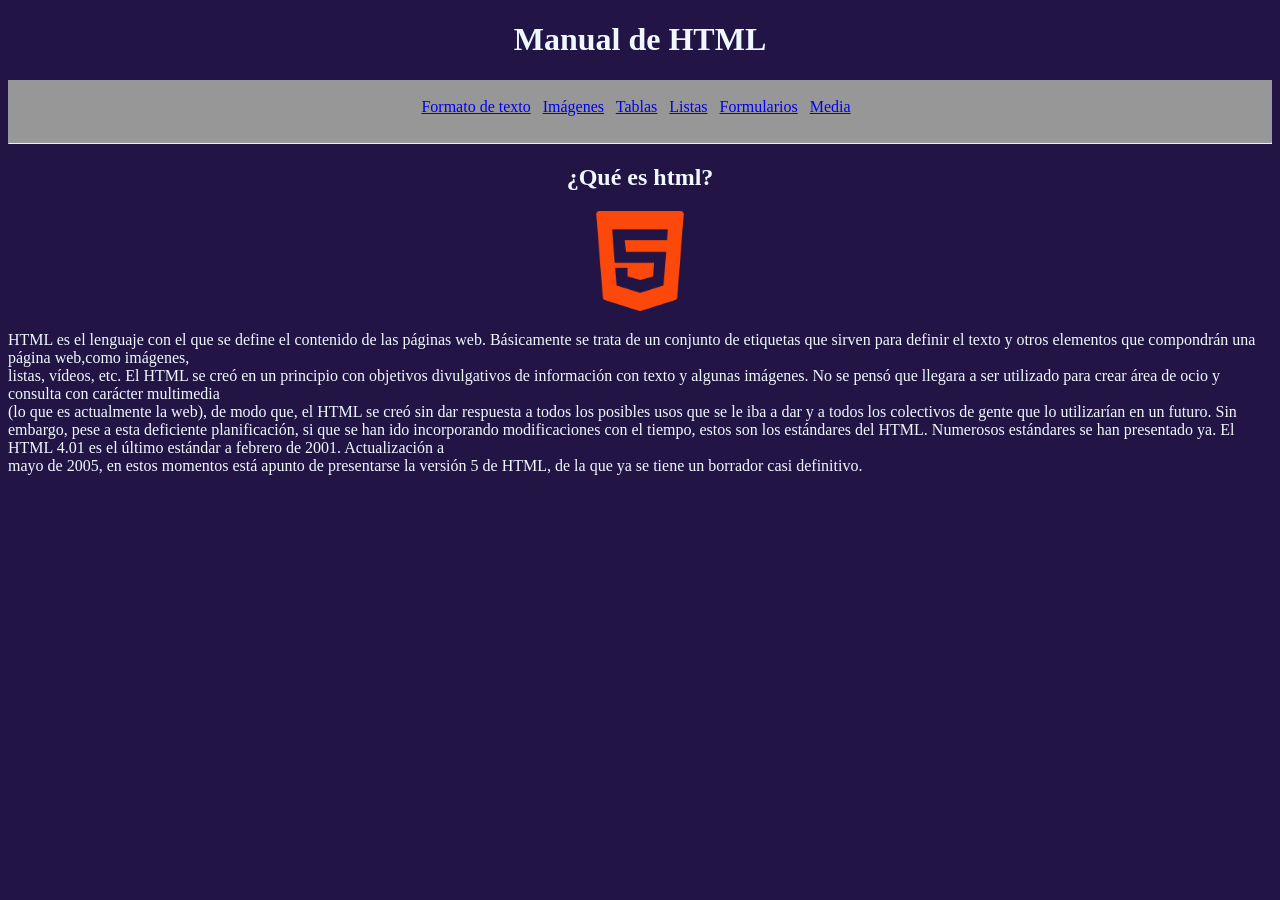
==== index.html @ de3a702c "Manual de HTML v0.1" ====
<!DOCTYPE html>
<html lang="es">
<head>
    <meta charset="UTF-8">
    <meta http-equiv="X-UA-Compatible" content="IE=edge">
    <meta name="viewport" content="width=device-width, initial-scale=1.0">
    <title>Pagina principal</title>
    <link rel="stylesheet" href="">
    <style>

    </style>
</head>
<body style="background-color: rgb(34, 21, 70)">
    <header>
        <div>
            <h1 style="text-align: center; color:aliceblue">Manual de HTML</h1>
        </div>
    </header>
    <nav>
        <div style="background-color: rgb(152, 151, 151); text-align: center;">
            <br>
            <a href="texto.html">Formato de texto</a>&nbsp;&nbsp;
            <a href="imagenes.html">Imágenes</a>&nbsp;&nbsp;
            <a href="tablas.html">Tablas</a>&nbsp;&nbsp;
            <a href="listas.html">Listas</a>&nbsp;&nbsp;
            <a href="formularios.html">Formularios</a>&nbsp;&nbsp;
            <a href="media.html">Media</a>&nbsp;&nbsp;
            <br><br><hr>
        </div>
    </nav>
    <article>
        <section>
            <h2 style="text-align: center; color:aliceblue">¿Qué es html?</h2>
           <div align = "center"> <img style="text-align:center; height: 100px; width: 100px;" src="html.png"> </div> 
            <p style="color:aliceblue">HTML es el lenguaje con el que se define el contenido de las páginas web. Básicamente se trata de un conjunto de etiquetas que sirven para definir el texto y otros elementos que compondrán una página web,como imágenes, <br> listas, vídeos, etc.
                El HTML se creó en un principio con objetivos divulgativos de información con texto y algunas imágenes. No se pensó que llegara a ser utilizado para crear área de ocio y consulta con carácter multimedia <br>(lo que es actualmente la web), de modo que,
                el HTML se creó sin dar respuesta a todos los posibles usos que se le iba a dar y a todos los colectivos de gente que lo utilizarían en un futuro. Sin embargo, pese a esta deficiente planificación, si que se han ido incorporando modificaciones con el tiempo,
                estos son los estándares del HTML. Numerosos estándares se han presentado ya. El HTML 4.01 es el último estándar a febrero de 2001. Actualización a <br>mayo de 2005, en estos momentos está apunto de presentarse la versión 5 de HTML,
                de la que ya se tiene un borrador casi definitivo.
            
            </p>
           
        </section>
        
</body>
</html>
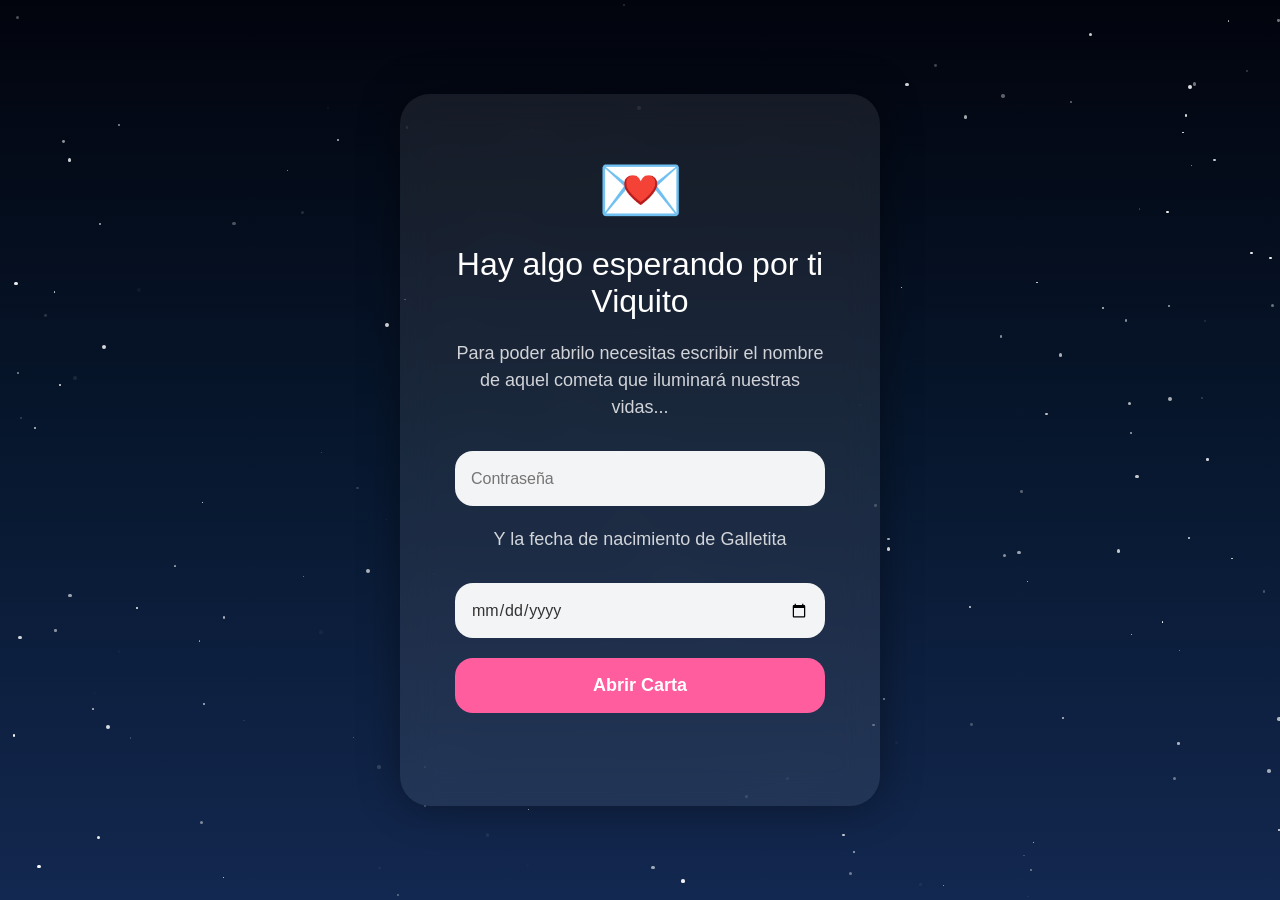
==== commit 2c2a76f5: "Add files via upload" ====
--- a/index.html
+++ b/index.html
@@ -1,46 +1,53 @@
 <!DOCTYPE html>
 <html lang="es">
+
 <head>
-    <meta charset="UTF-8">
-    <meta http-equiv="X-UA-Compatible" content="IE=edge">
-    <meta name="viewport" content="width=device-width, initial-scale=1.0">
-    <title>Pagina principal</title>
-    <link rel="stylesheet" href="">
-    <style>
 
-    </style>
+<meta charset="UTF-8">
+<meta name="viewport" content="width=device-width, initial-scale=1.0">
+
+<title>Para Ti ❤️</title>
+
+<link rel="stylesheet" href="style.css">
+
 </head>
-<body style="background-color: rgb(34, 21, 70)">
-    <header>
-        <div>
-            <h1 style="text-align: center; color:aliceblue">Manual de HTML</h1>
-        </div>
-    </header>
-    <nav>
-        <div style="background-color: rgb(152, 151, 151); text-align: center;">
-            <br>
-            <a href="texto.html">Formato de texto</a>&nbsp;&nbsp;
-            <a href="imagenes.html">Imágenes</a>&nbsp;&nbsp;
-            <a href="tablas.html">Tablas</a>&nbsp;&nbsp;
-            <a href="listas.html">Listas</a>&nbsp;&nbsp;
-            <a href="formularios.html">Formularios</a>&nbsp;&nbsp;
-            <a href="media.html">Media</a>&nbsp;&nbsp;
-            <br><br><hr>
-        </div>
-    </nav>
-    <article>
-        <section>
-            <h2 style="text-align: center; color:aliceblue">¿Qué es html?</h2>
-           <div align = "center"> <img style="text-align:center; height: 100px; width: 100px;" src="html.png"> </div> 
-            <p style="color:aliceblue">HTML es el lenguaje con el que se define el contenido de las páginas web. Básicamente se trata de un conjunto de etiquetas que sirven para definir el texto y otros elementos que compondrán una página web,como imágenes, <br> listas, vídeos, etc.
-                El HTML se creó en un principio con objetivos divulgativos de información con texto y algunas imágenes. No se pensó que llegara a ser utilizado para crear área de ocio y consulta con carácter multimedia <br>(lo que es actualmente la web), de modo que,
-                el HTML se creó sin dar respuesta a todos los posibles usos que se le iba a dar y a todos los colectivos de gente que lo utilizarían en un futuro. Sin embargo, pese a esta deficiente planificación, si que se han ido incorporando modificaciones con el tiempo,
-                estos son los estándares del HTML. Numerosos estándares se han presentado ya. El HTML 4.01 es el último estándar a febrero de 2001. Actualización a <br>mayo de 2005, en estos momentos está apunto de presentarse la versión 5 de HTML,
-                de la que ya se tiene un borrador casi definitivo.
-            
-            </p>
-           
-        </section>
-        
+
+<body>
+
+<div id="stars"></div>
+
+<div class="floating-hearts"></div>
+
+<div class="login-box">
+
+    <h1>💌</h1>
+
+    <h2>Hay algo esperando por ti Viquito</h2>
+
+    <p>
+        Para poder abrilo necesitas escribir el nombre de aquel cometa que iluminará nuestras vidas...
+    </p>
+
+    <input
+        type="password"
+        id="password"
+        placeholder="Contraseña">
+        <p>
+            Y la fecha de nacimiento de Galletita
+        </p>
+    <input
+        type="date"
+        id="fecha">
+
+    <button onclick="login()">
+        Abrir Carta
+    </button>
+
+    <small id="mensaje"></small>
+
+</div>
+
+<script src="script.js"></script>
+
 </body>
 </html>
--- a/style.css
+++ b/style.css
@@ -0,0 +1,408 @@
+*{
+
+    margin:0;
+    padding:0;
+    box-sizing:border-box;
+    font-family:'Segoe UI',sans-serif;
+
+}
+
+
+/* ==========================
+   DOCUMENTO
+========================== */
+
+html{
+
+    width:100%;
+    min-height:100%;
+
+}
+
+
+body{
+
+    position:relative;
+
+    width:100%;
+
+    min-height:100vh;
+    min-height:100dvh;
+
+    display:flex;
+
+    justify-content:center;
+    align-items:center;
+
+    padding:15px;
+
+    overflow-x:hidden;
+    overflow-y:auto;
+
+}
+
+
+/* Fondo siempre visible */
+
+body::before{
+
+    content:"";
+
+    position:fixed;
+
+    inset:0;
+
+    z-index:-2;
+
+    background:
+    linear-gradient(
+        180deg,
+        #02040d,
+        #07172e,
+        #132850
+    );
+
+}
+
+
+/* ==========================
+   ESTRELLAS
+========================== */
+
+#stars{
+
+    position:fixed;
+
+    inset:0;
+
+    overflow:hidden;
+
+    pointer-events:none;
+
+    z-index:-1;
+
+}
+
+
+
+/* ==========================
+   LOGIN
+========================== */
+
+.login-box{
+
+    width:95%;
+
+    max-width:480px;
+
+    min-height:420px;
+
+    padding:clamp(30px,6vw,55px);
+
+    border-radius:30px;
+
+    background:rgba(255,255,255,.08);
+
+    backdrop-filter:blur(18px);
+    -webkit-backdrop-filter:blur(18px);
+
+    box-shadow:
+    0 0 40px rgba(0,0,0,.4);
+
+    text-align:center;
+
+    color:white;
+
+    animation:fade .8s ease;
+
+}
+
+
+
+/* ==========================
+   TITULOS
+========================== */
+
+.login-box h1{
+
+    font-size:clamp(45px,8vw,70px);
+
+    margin-bottom:15px;
+
+}
+
+
+.login-box h2{
+
+    font-size:clamp(20px,4vw,32px);
+
+    margin-bottom:20px;
+
+    font-weight:300;
+
+}
+
+
+.login-box p{
+
+    opacity:.8;
+
+    font-size:clamp(14px,3vw,18px);
+
+    line-height:1.5;
+
+    margin-bottom:30px;
+
+}
+
+
+
+/* ==========================
+   INPUTS
+========================== */
+
+input{
+
+    width:100%;
+
+    height:55px;
+
+    padding:0 16px;
+
+    border:none;
+
+    border-radius:18px;
+
+    margin-bottom:20px;
+
+    font-size:16px;
+
+    outline:none;
+
+    background:rgba(255,255,255,.95);
+
+}
+
+
+input[type="date"]{
+
+    appearance:none;
+    -webkit-appearance:none;
+
+    color:#333;
+
+}
+
+
+
+/* ==========================
+   BOTON
+========================== */
+
+button{
+
+    width:100%;
+
+    height:55px;
+
+    border:none;
+
+    border-radius:18px;
+
+    cursor:pointer;
+
+    font-size:18px;
+
+    font-weight:600;
+
+    background:#ff5d9e;
+
+    color:white;
+
+    transition:.35s;
+
+}
+
+
+button:hover{
+
+    transform:scale(1.03);
+
+    background:#ff78af;
+
+}
+
+
+button:active{
+
+    transform:scale(.98);
+
+}
+
+
+
+/* ==========================
+   MENSAJE
+========================== */
+
+#mensaje{
+
+    display:block;
+
+    margin-top:18px;
+
+    min-height:20px;
+
+    color:#ffb5b5;
+
+    font-size:15px;
+
+}
+
+
+
+/* ==========================
+   ANIMACIONES
+========================== */
+
+@keyframes fade{
+
+    from{
+
+        opacity:0;
+
+        transform:
+        translateY(35px)
+        scale(.95);
+
+    }
+
+    to{
+
+        opacity:1;
+
+        transform:
+        translateY(0)
+        scale(1);
+
+    }
+
+}
+
+
+@keyframes fadeOut{
+
+    from{
+
+        opacity:1;
+
+        transform:scale(1);
+
+    }
+
+    to{
+
+        opacity:0;
+
+        transform:scale(.85);
+
+    }
+
+}
+
+
+@keyframes twinkle{
+
+    0%,100%{
+
+        opacity:.2;
+
+    }
+
+    50%{
+
+        opacity:1;
+
+    }
+
+}
+
+
+
+/* ==========================
+   MOVILES
+========================== */
+
+@media(max-width:400px){
+
+    body{
+
+        padding:10px;
+
+    }
+
+    .login-box{
+
+        width:100%;
+
+        min-height:auto;
+
+        padding:25px;
+
+        border-radius:22px;
+
+    }
+
+}
+
+
+
+/* ==========================
+   LANDSCAPE
+========================== */
+
+@media(max-height:600px) and (orientation:landscape){
+
+    body{
+
+        align-items:flex-start;
+
+        padding-top:20px;
+
+        padding-bottom:30px;
+
+    }
+
+    .login-box{
+
+        min-height:auto;
+
+        margin-bottom:20px;
+
+        padding:25px;
+
+    }
+
+    .login-box h1{
+
+        font-size:40px;
+
+        margin-bottom:5px;
+
+    }
+
+    .login-box h2{
+
+        font-size:22px;
+
+        margin-bottom:10px;
+
+    }
+
+    .login-box p{
+
+        margin-bottom:15px;
+
+    }
+
+}
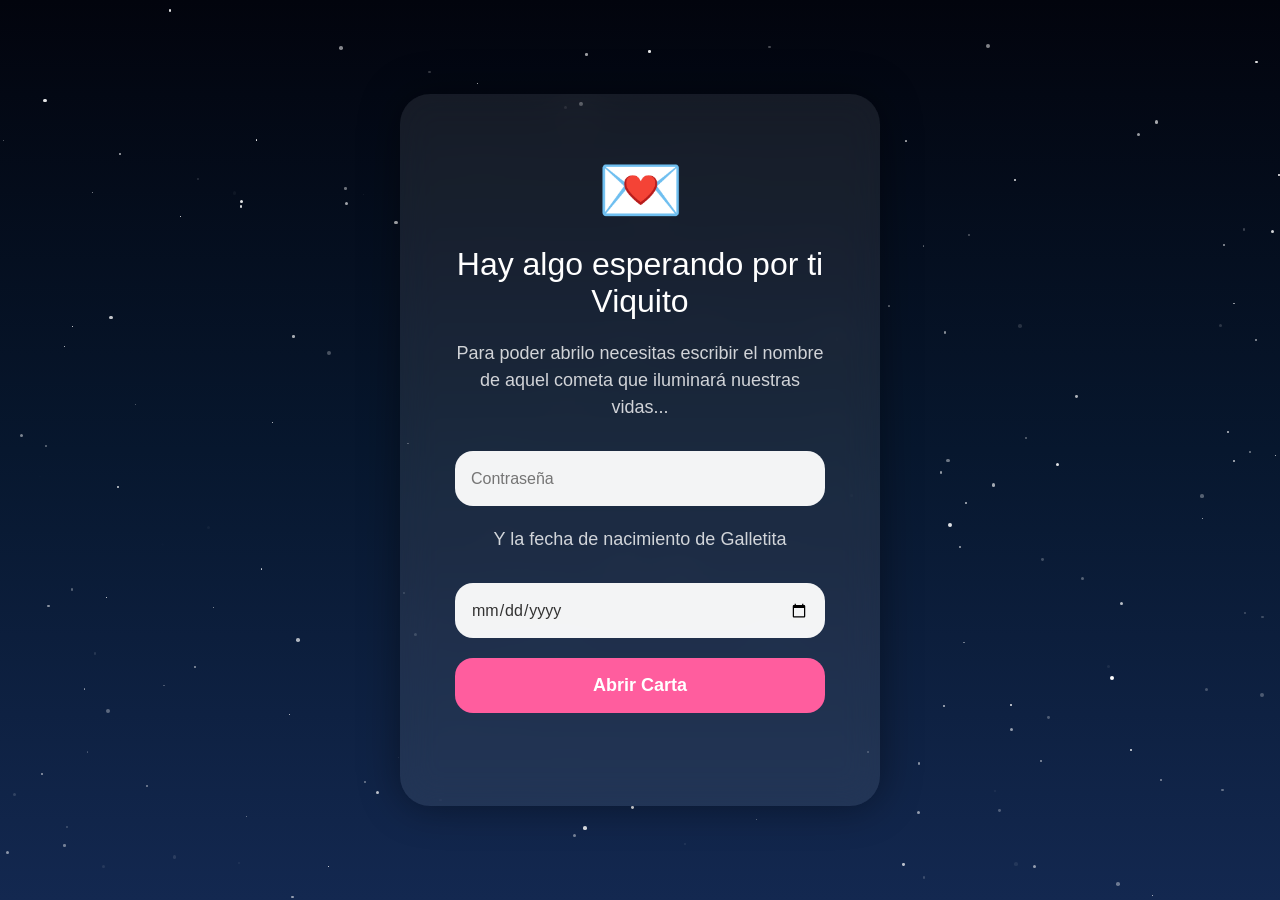
==== commit 4cbe8d5e: "Add files via upload" ====
--- a/index.html
+++ b/index.html
@@ -6,7 +6,7 @@
 <meta charset="UTF-8">
 <meta name="viewport" content="width=device-width, initial-scale=1.0">
 
-<title>Para Ti ❤️</title>
+<title>Viquito</title>
 
 <link rel="stylesheet" href="style.css">
 
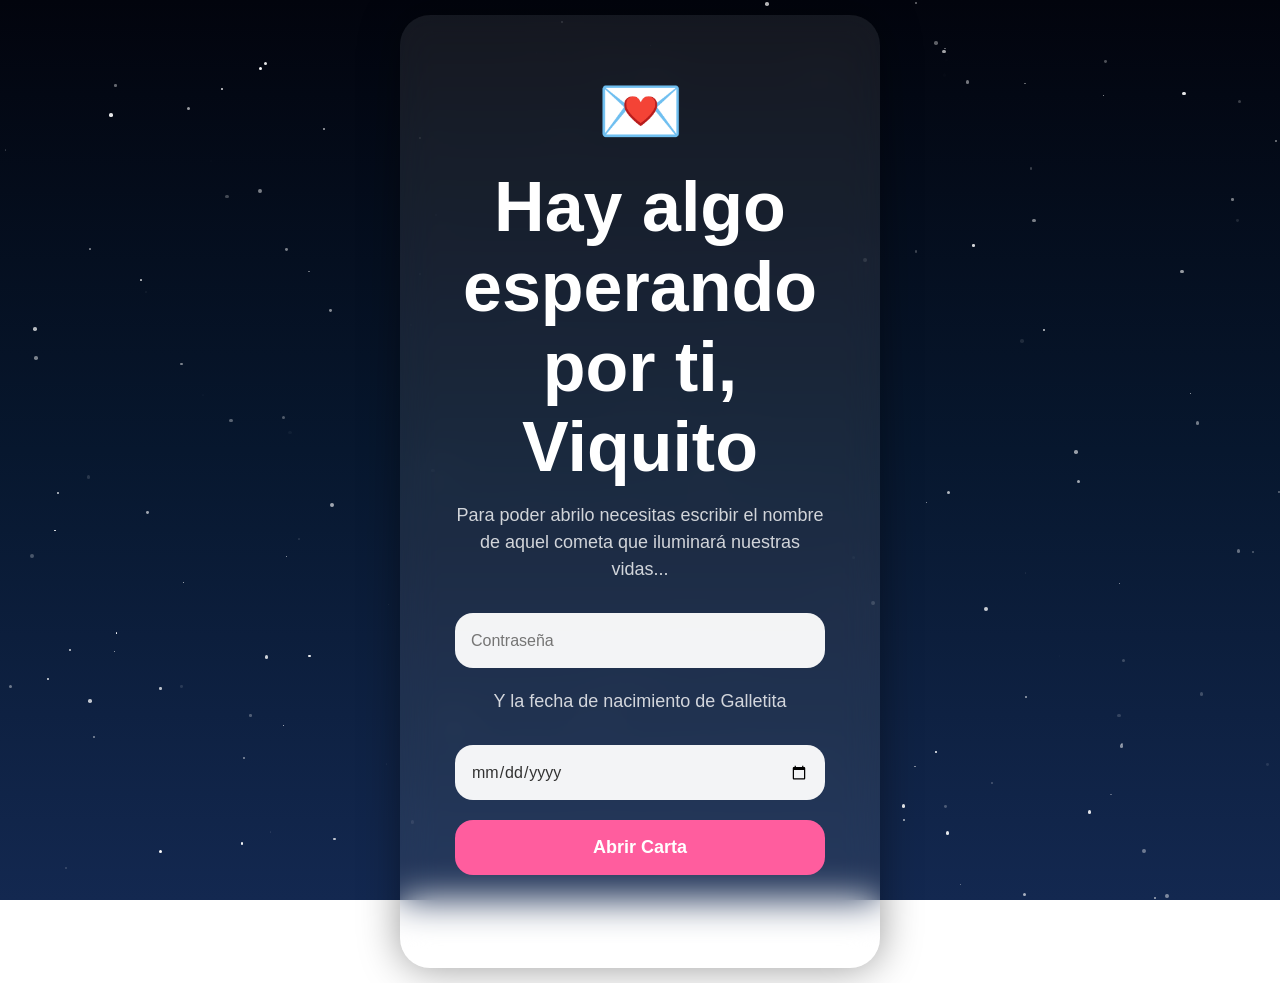
==== commit 55c71f33: "Add files via upload" ====
--- a/index.html
+++ b/index.html
@@ -22,7 +22,7 @@
 
     <h1>💌</h1>
 
-    <h2>Hay algo esperando por ti Viquito</h2>
+    <h1>Hay algo esperando por ti, Viquito</h1>
 
     <p>
         Para poder abrilo necesitas escribir el nombre de aquel cometa que iluminará nuestras vidas...
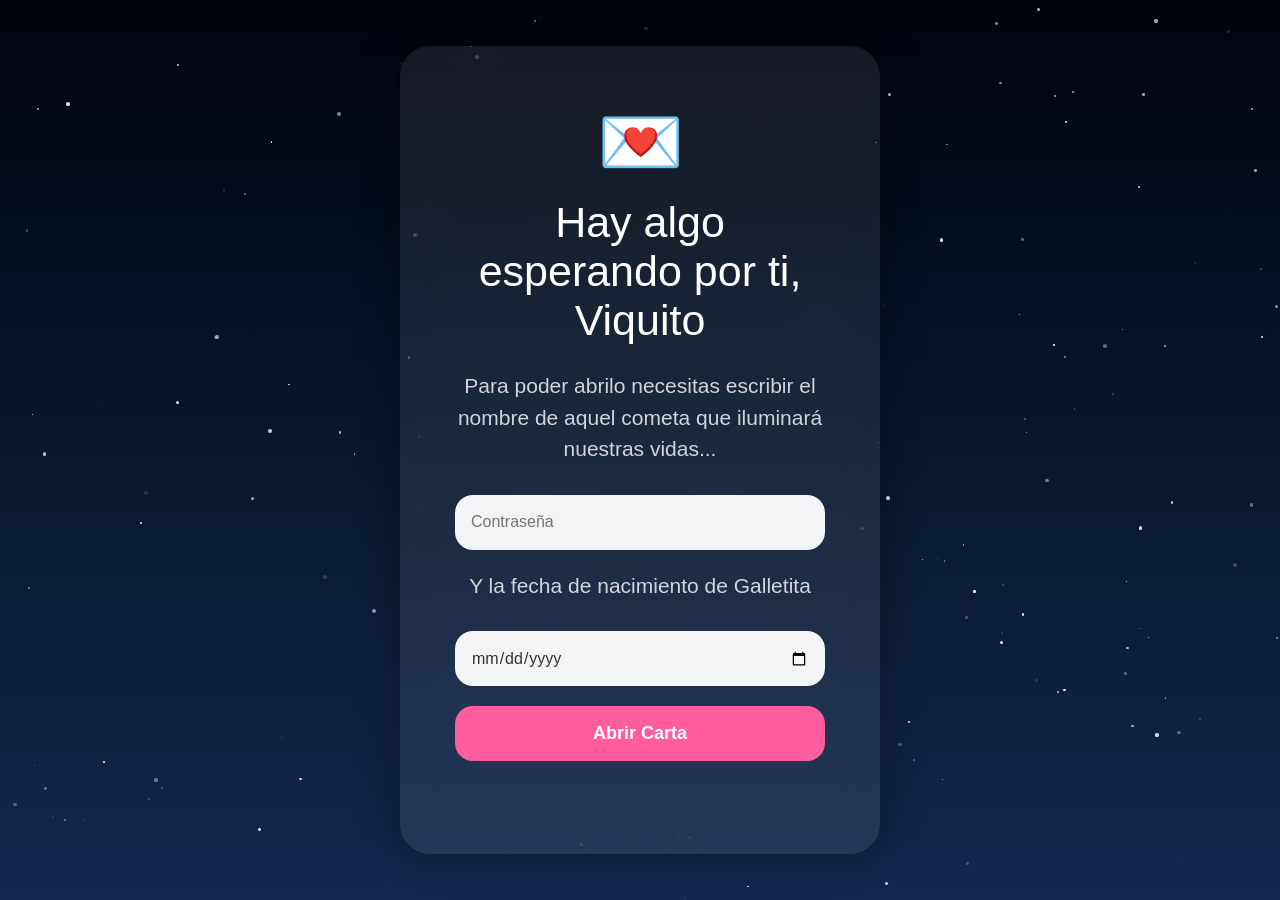
==== commit 8fc7d4a5: "Add files via upload" ====
--- a/index.html
+++ b/index.html
@@ -22,7 +22,7 @@
 
     <h1>💌</h1>
 
-    <h1>Hay algo esperando por ti, Viquito</h1>
+    <h2>Hay algo esperando por ti, Viquito</h2>
 
     <p>
         Para poder abrilo necesitas escribir el nombre de aquel cometa que iluminará nuestras vidas...
--- a/style.css
+++ b/style.css
@@ -134,11 +134,11 @@
 
 .login-box h2{
 
-    font-size:clamp(20px,4vw,32px);
-
-    margin-bottom:20px;
-
-    font-weight:300;
+    font-size:clamp(26px,5vw,43px);
+
+    margin-bottom:25px;
+
+    font-weight:400;
 
 }
 
@@ -147,7 +147,7 @@
 
     opacity:.8;
 
-    font-size:clamp(14px,3vw,18px);
+    font-size:clamp(17px,4vw,21px);
 
     line-height:1.5;
 
